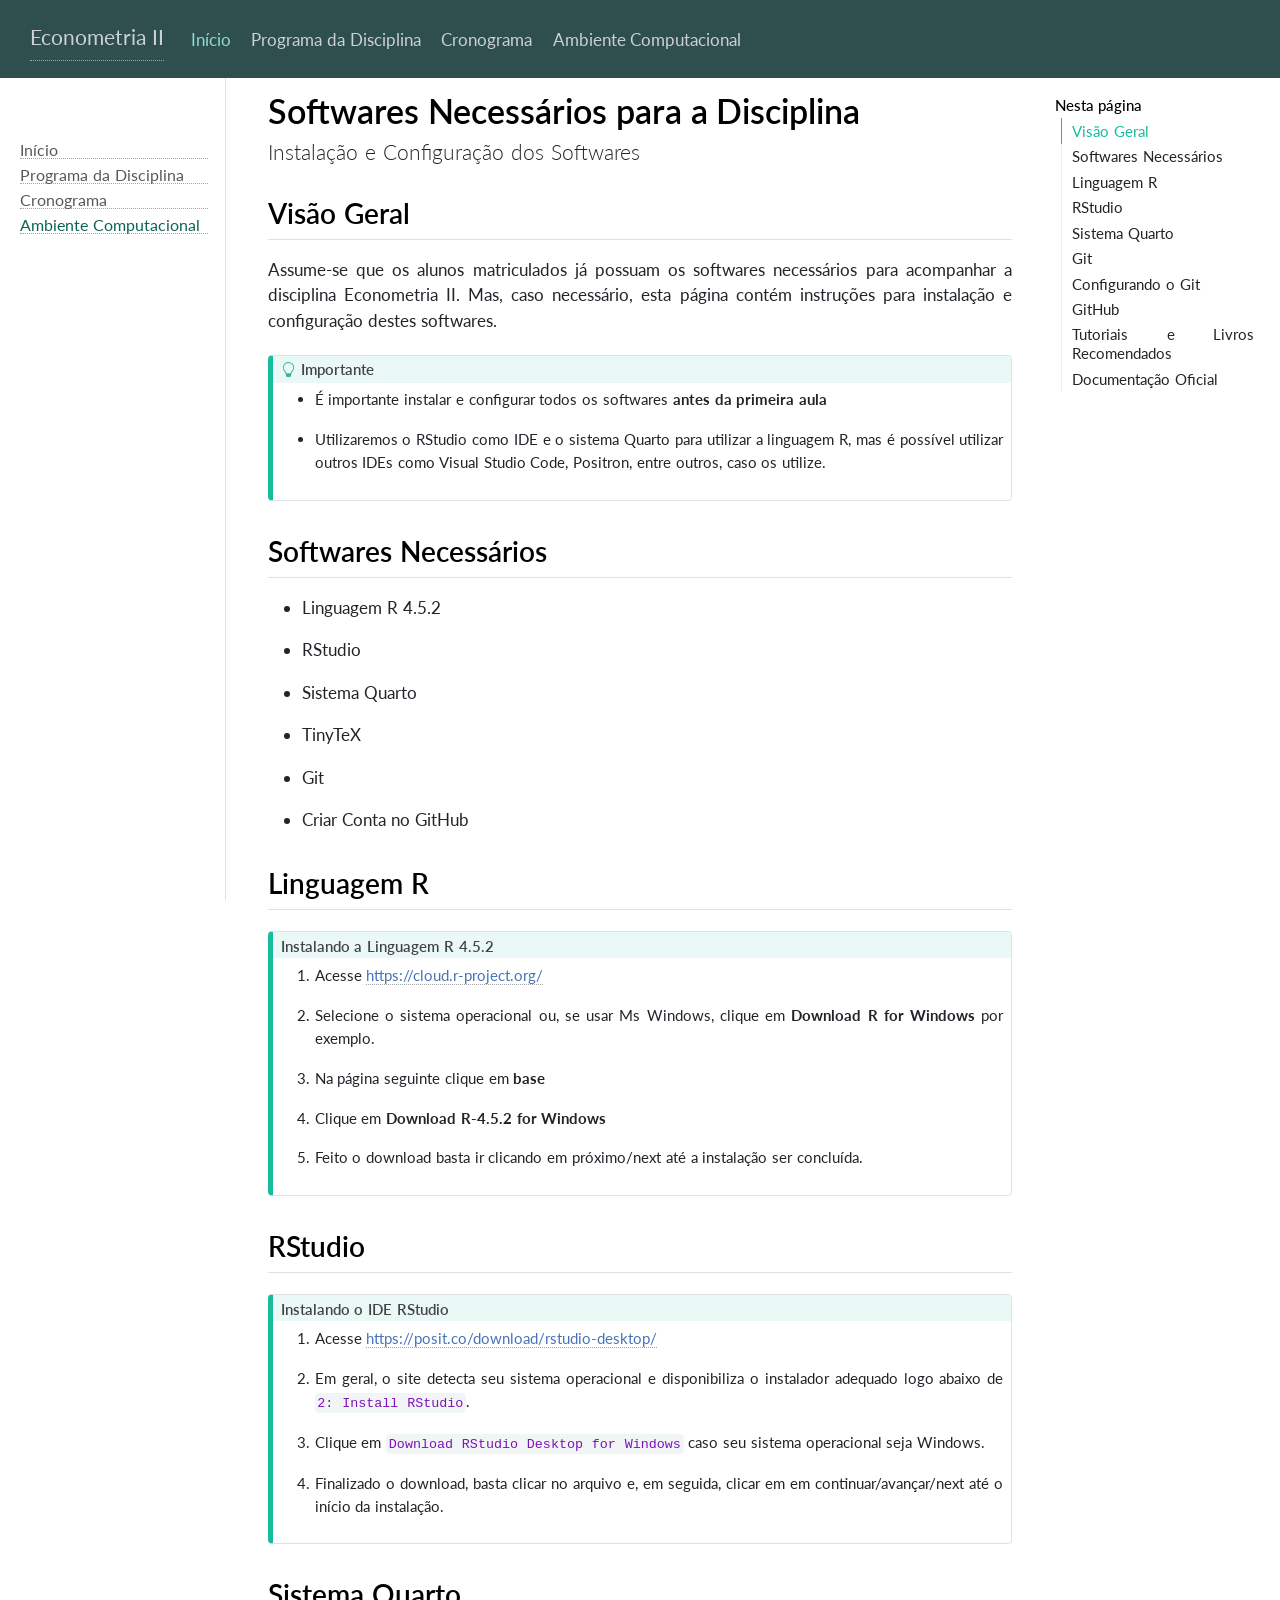
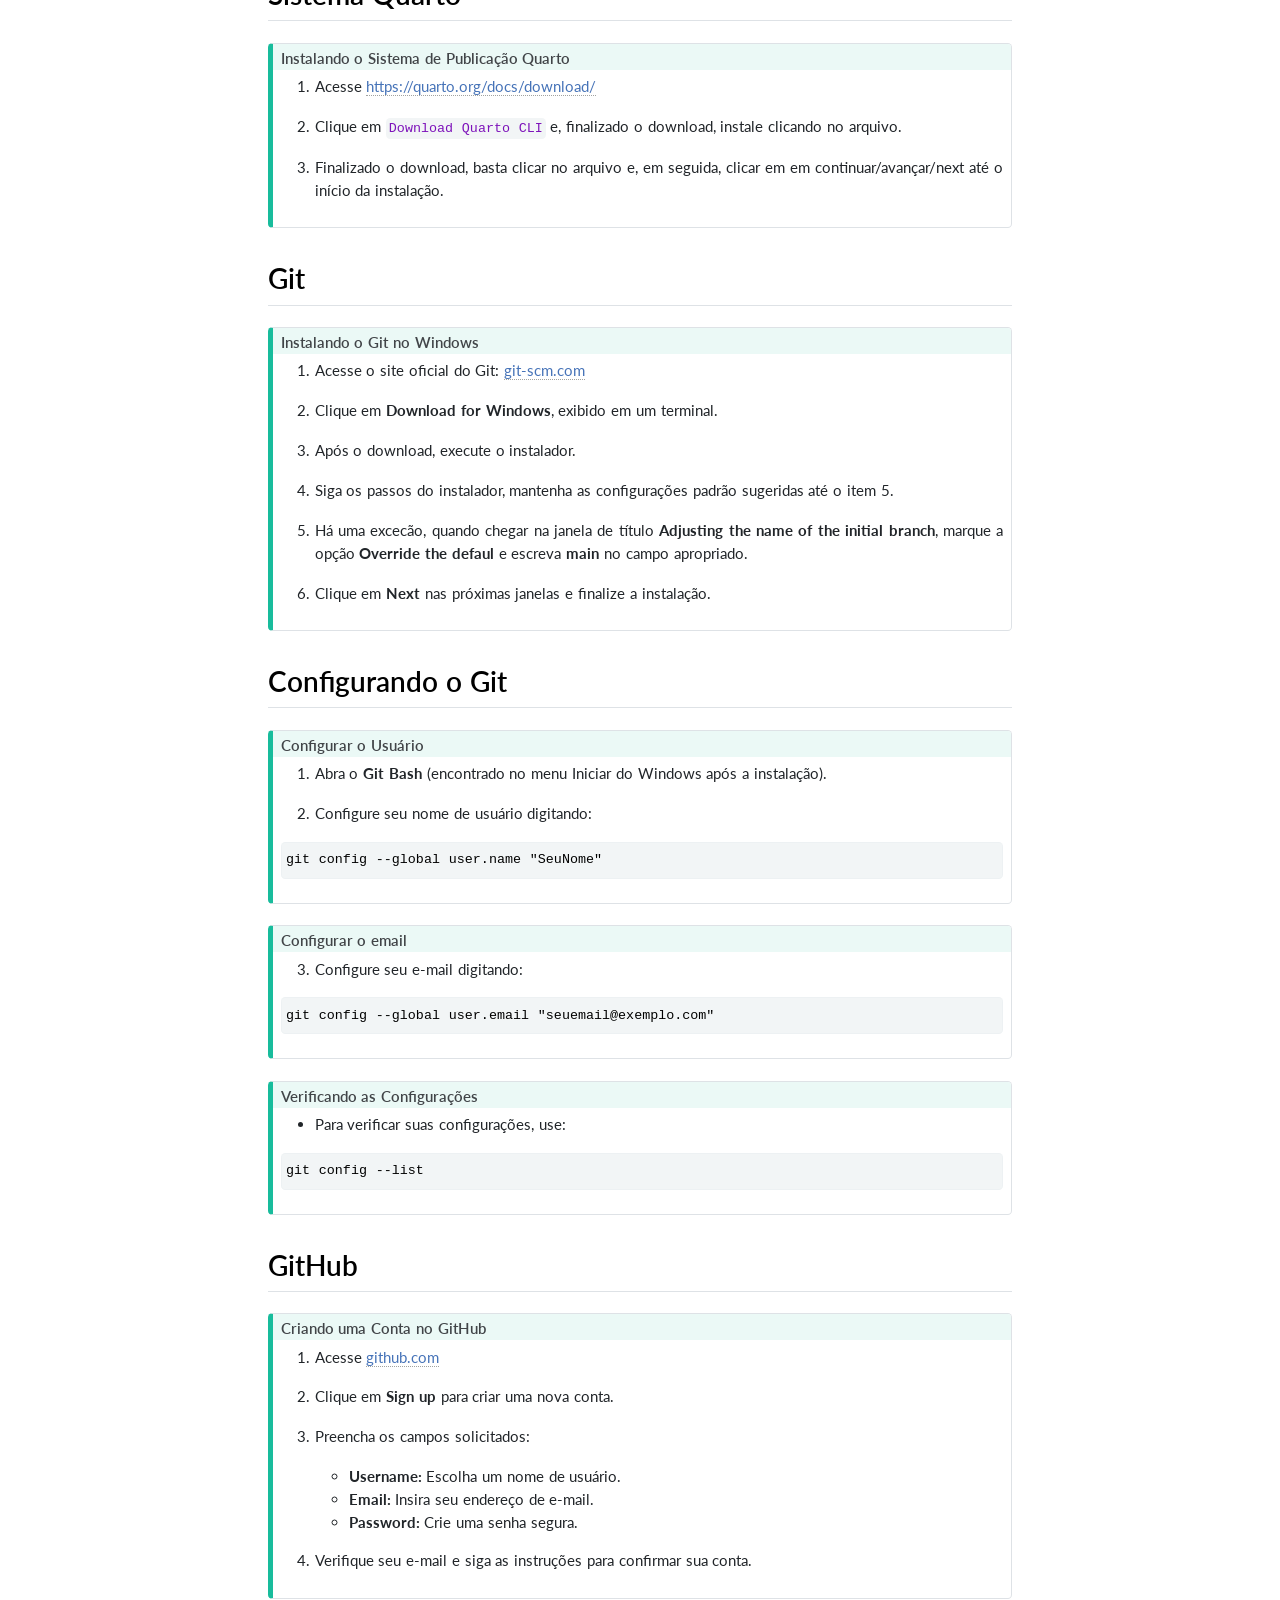
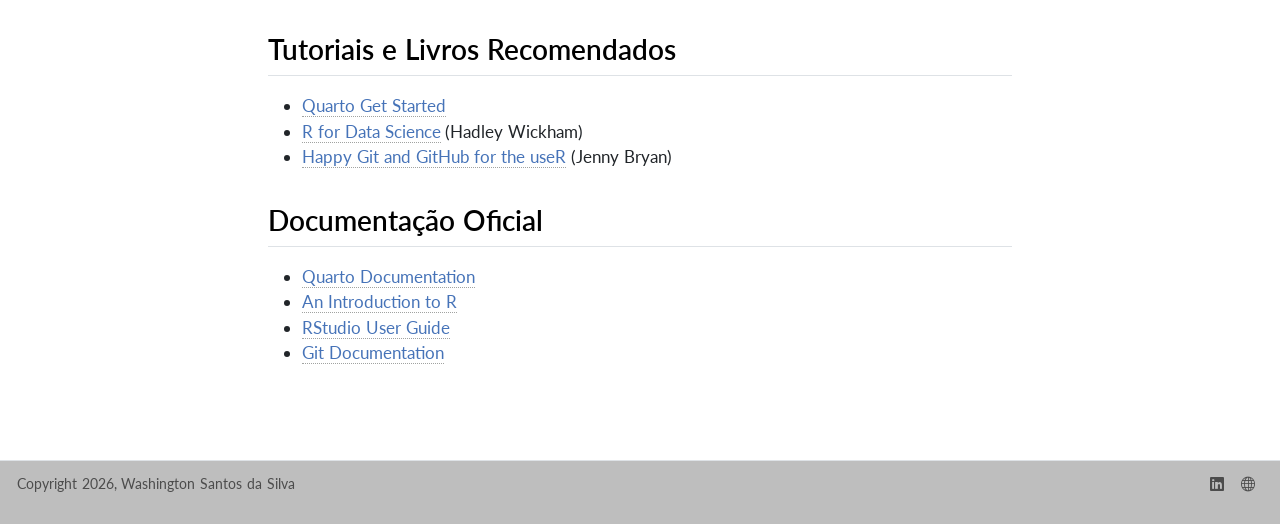
==== docs/ambiente.html @ 89d63102 "versao inicial do site publicada" ====
<!DOCTYPE html>
<html xmlns="http://www.w3.org/1999/xhtml" lang="pt-BR" xml:lang="pt-BR"><head>

<meta charset="utf-8">
<meta name="generator" content="quarto-1.8.27">

<meta name="viewport" content="width=device-width, initial-scale=1.0, user-scalable=yes">


<title>Softwares Necessários para a Disciplina – Econometria II</title>
<style>
code{white-space: pre-wrap;}
span.smallcaps{font-variant: small-caps;}
div.columns{display: flex; gap: min(4vw, 1.5em);}
div.column{flex: auto; overflow-x: auto;}
div.hanging-indent{margin-left: 1.5em; text-indent: -1.5em;}
ul.task-list{list-style: none;}
ul.task-list li input[type="checkbox"] {
  width: 0.8em;
  margin: 0 0.8em 0.2em -1em; /* quarto-specific, see https://github.com/quarto-dev/quarto-cli/issues/4556 */ 
  vertical-align: middle;
}
/* CSS for syntax highlighting */
html { -webkit-text-size-adjust: 100%; }
pre > code.sourceCode { white-space: pre; position: relative; }
pre > code.sourceCode > span { display: inline-block; line-height: 1.25; }
pre > code.sourceCode > span:empty { height: 1.2em; }
.sourceCode { overflow: visible; }
code.sourceCode > span { color: inherit; text-decoration: inherit; }
div.sourceCode { margin: 1em 0; }
pre.sourceCode { margin: 0; }
@media screen {
div.sourceCode { overflow: auto; }
}
@media print {
pre > code.sourceCode { white-space: pre-wrap; }
pre > code.sourceCode > span { text-indent: -5em; padding-left: 5em; }
}
pre.numberSource code
  { counter-reset: source-line 0; }
pre.numberSource code > span
  { position: relative; left: -4em; counter-increment: source-line; }
pre.numberSource code > span > a:first-child::before
  { content: counter(source-line);
    position: relative; left: -1em; text-align: right; vertical-align: baseline;
    border: none; display: inline-block;
    -webkit-touch-callout: none; -webkit-user-select: none;
    -khtml-user-select: none; -moz-user-select: none;
    -ms-user-select: none; user-select: none;
    padding: 0 4px; width: 4em;
  }
pre.numberSource { margin-left: 3em;  padding-left: 4px; }
div.sourceCode
  {   }
@media screen {
pre > code.sourceCode > span > a:first-child::before { text-decoration: underline; }
}
</style>


<script src="site_libs/quarto-nav/quarto-nav.js"></script>
<script src="site_libs/quarto-nav/headroom.min.js"></script>
<script src="site_libs/clipboard/clipboard.min.js"></script>
<script src="site_libs/quarto-search/autocomplete.umd.js"></script>
<script src="site_libs/quarto-search/fuse.min.js"></script>
<script src="site_libs/quarto-search/quarto-search.js"></script>
<meta name="quarto:offset" content="./">
<script src="site_libs/quarto-html/quarto.js" type="module"></script>
<script src="site_libs/quarto-html/tabsets/tabsets.js" type="module"></script>
<script src="site_libs/quarto-html/axe/axe-check.js" type="module"></script>
<script src="site_libs/quarto-html/popper.min.js"></script>
<script src="site_libs/quarto-html/tippy.umd.min.js"></script>
<script src="site_libs/quarto-html/anchor.min.js"></script>
<link href="site_libs/quarto-html/tippy.css" rel="stylesheet">
<link href="site_libs/quarto-html/quarto-syntax-highlighting-ed96de9b727972fe78a7b5d16c58bf87.css" rel="stylesheet" id="quarto-text-highlighting-styles">
<script src="site_libs/bootstrap/bootstrap.min.js"></script>
<link href="site_libs/bootstrap/bootstrap-icons.css" rel="stylesheet">
<link href="site_libs/bootstrap/bootstrap-797c64cb6ef7fc3eb1bef28524737b9f.min.css" rel="stylesheet" append-hash="true" id="quarto-bootstrap" data-mode="light">
<script id="quarto-search-options" type="application/json">{
  "location": "navbar",
  "copy-button": false,
  "collapse-after": 3,
  "panel-placement": "end",
  "type": "overlay",
  "limit": 50,
  "keyboard-shortcut": [
    "f",
    "/",
    "s"
  ],
  "show-item-context": false,
  "language": {
    "search-no-results-text": "Nenhum resultado",
    "search-matching-documents-text": "documentos correspondentes",
    "search-copy-link-title": "Copiar link para a busca",
    "search-hide-matches-text": "Esconder correspondências adicionais",
    "search-more-match-text": "mais correspondência neste documento",
    "search-more-matches-text": "mais correspondências neste documento",
    "search-clear-button-title": "Limpar",
    "search-text-placeholder": "",
    "search-detached-cancel-button-title": "Cancelar",
    "search-submit-button-title": "Enviar",
    "search-label": "Procurar"
  }
}</script>


<link rel="stylesheet" href="styles.css">
</head>

<body class="nav-sidebar docked nav-fixed quarto-light">

<div id="quarto-search-results"></div>
  <header id="quarto-header" class="headroom fixed-top">
    <nav class="navbar navbar-expand-lg " data-bs-theme="dark">
      <div class="navbar-container container-fluid">
      <div class="navbar-brand-container mx-auto">
    <a class="navbar-brand" href="./index.html">
    <span class="navbar-title">Econometria II</span>
    </a>
  </div>
            <div id="quarto-search" class="" title="Procurar"></div>
          <button class="navbar-toggler" type="button" data-bs-toggle="collapse" data-bs-target="#navbarCollapse" aria-controls="navbarCollapse" role="menu" aria-expanded="false" aria-label="Alternar de navegação" onclick="if (window.quartoToggleHeadroom) { window.quartoToggleHeadroom(); }">
  <span class="navbar-toggler-icon"></span>
</button>
          <div class="collapse navbar-collapse" id="navbarCollapse">
            <ul class="navbar-nav navbar-nav-scroll me-auto">
  <li class="nav-item">
    <a class="nav-link active" href="./index.html" aria-current="page"> 
<span class="menu-text">Início</span></a>
  </li>  
  <li class="nav-item">
    <a class="nav-link" href="./programa.html"> 
<span class="menu-text">Programa da Disciplina</span></a>
  </li>  
  <li class="nav-item">
    <a class="nav-link" href="./cronograma.html"> 
<span class="menu-text">Cronograma</span></a>
  </li>  
  <li class="nav-item">
    <a class="nav-link" href="./ambiente.html"> 
<span class="menu-text">Ambiente Computacional</span></a>
  </li>  
</ul>
          </div> <!-- /navcollapse -->
            <div class="quarto-navbar-tools">
</div>
      </div> <!-- /container-fluid -->
    </nav>
  <nav class="quarto-secondary-nav">
    <div class="container-fluid d-flex">
      <button type="button" class="quarto-btn-toggle btn" data-bs-toggle="collapse" role="button" data-bs-target=".quarto-sidebar-collapse-item" aria-controls="quarto-sidebar" aria-expanded="false" aria-label="Alternar barra lateral" onclick="if (window.quartoToggleHeadroom) { window.quartoToggleHeadroom(); }">
        <i class="bi bi-layout-text-sidebar-reverse"></i>
      </button>
        <nav class="quarto-page-breadcrumbs" aria-label="breadcrumb"><ol class="breadcrumb"><li class="breadcrumb-item"><a href="./ambiente.html">Ambiente Computacional</a></li></ol></nav>
        <a class="flex-grow-1" role="navigation" data-bs-toggle="collapse" data-bs-target=".quarto-sidebar-collapse-item" aria-controls="quarto-sidebar" aria-expanded="false" aria-label="Alternar barra lateral" onclick="if (window.quartoToggleHeadroom) { window.quartoToggleHeadroom(); }">      
        </a>
      <button type="button" class="btn quarto-search-button" aria-label="Procurar" onclick="window.quartoOpenSearch();">
        <i class="bi bi-search"></i>
      </button>
    </div>
  </nav>
</header>
<!-- content -->
<div id="quarto-content" class="quarto-container page-columns page-rows-contents page-layout-article page-navbar">
<!-- sidebar -->
  <nav id="quarto-sidebar" class="sidebar collapse collapse-horizontal quarto-sidebar-collapse-item sidebar-navigation docked overflow-auto">
        <div class="mt-2 flex-shrink-0 align-items-center">
        <div class="sidebar-search">
        <div id="quarto-search" class="" title="Procurar"></div>
        </div>
        </div>
    <div class="sidebar-menu-container"> 
    <ul class="list-unstyled mt-1">
        <li class="sidebar-item">
  <div class="sidebar-item-container"> 
  <a href="./index.html" class="sidebar-item-text sidebar-link">
 <span class="menu-text">Início</span></a>
  </div>
</li>
        <li class="sidebar-item">
  <div class="sidebar-item-container"> 
  <a href="./programa.html" class="sidebar-item-text sidebar-link">
 <span class="menu-text">Programa da Disciplina</span></a>
  </div>
</li>
        <li class="sidebar-item">
  <div class="sidebar-item-container"> 
  <a href="./cronograma.html" class="sidebar-item-text sidebar-link">
 <span class="menu-text">Cronograma</span></a>
  </div>
</li>
        <li class="sidebar-item">
  <div class="sidebar-item-container"> 
  <a href="./ambiente.html" class="sidebar-item-text sidebar-link active">
 <span class="menu-text">Ambiente Computacional</span></a>
  </div>
</li>
    </ul>
    </div>
</nav>
<div id="quarto-sidebar-glass" class="quarto-sidebar-collapse-item" data-bs-toggle="collapse" data-bs-target=".quarto-sidebar-collapse-item"></div>
<!-- margin-sidebar -->
    <div id="quarto-margin-sidebar" class="sidebar margin-sidebar">
        <nav id="TOC" role="doc-toc" class="toc-active">
    <h2 id="toc-title">Nesta página</h2>
   
  <ul>
  <li><a href="#visão-geral" id="toc-visão-geral" class="nav-link active" data-scroll-target="#visão-geral">Visão Geral</a></li>
  <li><a href="#softwares-necessários" id="toc-softwares-necessários" class="nav-link" data-scroll-target="#softwares-necessários">Softwares Necessários</a></li>
  <li><a href="#sec-r" id="toc-sec-r" class="nav-link" data-scroll-target="#sec-r">Linguagem R</a></li>
  <li><a href="#sec-rstudio" id="toc-sec-rstudio" class="nav-link" data-scroll-target="#sec-rstudio">RStudio</a></li>
  <li><a href="#sec-quarto" id="toc-sec-quarto" class="nav-link" data-scroll-target="#sec-quarto">Sistema Quarto</a></li>
  <li><a href="#sec-git" id="toc-sec-git" class="nav-link" data-scroll-target="#sec-git">Git</a></li>
  <li><a href="#configurando-o-git" id="toc-configurando-o-git" class="nav-link" data-scroll-target="#configurando-o-git">Configurando o Git</a></li>
  <li><a href="#sec-github" id="toc-sec-github" class="nav-link" data-scroll-target="#sec-github">GitHub</a></li>
  <li><a href="#tutoriais-e-livros-recomendados" id="toc-tutoriais-e-livros-recomendados" class="nav-link" data-scroll-target="#tutoriais-e-livros-recomendados">Tutoriais e Livros Recomendados</a></li>
  <li><a href="#documentação-oficial" id="toc-documentação-oficial" class="nav-link" data-scroll-target="#documentação-oficial">Documentação Oficial</a></li>
  </ul>
</nav>
    </div>
<!-- main -->
<main class="content" id="quarto-document-content">

<header id="title-block-header" class="quarto-title-block default">
<div class="quarto-title">
<h1 class="title">Softwares Necessários para a Disciplina</h1>
<p class="subtitle lead">Instalação e Configuração dos Softwares</p>
</div>



<div class="quarto-title-meta">

    
  
    
  </div>
  


</header>


<section id="visão-geral" class="level2">
<h2 class="anchored" data-anchor-id="visão-geral">Visão Geral</h2>
<p>Assume-se que os alunos matriculados já possuam os softwares necessários para acompanhar a disciplina Econometria II. Mas, caso necessário, esta página contém instruções para instalação e configuração destes softwares.</p>
<div class="callout callout-style-default callout-tip callout-titled">
<div class="callout-header d-flex align-content-center">
<div class="callout-icon-container">
<i class="callout-icon"></i>
</div>
<div class="callout-title-container flex-fill">
<span class="screen-reader-only">Dica</span>Importante
</div>
</div>
<div class="callout-body-container callout-body">
<ul>
<li><p>É importante instalar e configurar todos os softwares <strong>antes da primeira aula</strong></p></li>
<li><p>Utilizaremos o RStudio como IDE e o sistema Quarto para utilizar a linguagem R, mas é possível utilizar outros IDEs como Visual Studio Code, Positron, entre outros, caso os utilize.</p></li>
</ul>
</div>
</div>
</section>
<section id="softwares-necessários" class="level2">
<h2 class="anchored" data-anchor-id="softwares-necessários">Softwares Necessários</h2>
<ul>
<li><p>Linguagem R 4.5.2</p></li>
<li><p>RStudio</p></li>
<li><p>Sistema Quarto</p></li>
<li><p>TinyTeX</p></li>
<li><p>Git</p></li>
<li><p>Criar Conta no GitHub</p></li>
</ul>
</section>
<section id="sec-r" class="level2">
<h2 class="anchored" data-anchor-id="sec-r">Linguagem R</h2>
<div class="callout callout-style-default callout-tip no-icon callout-titled">
<div class="callout-header d-flex align-content-center">
<div class="callout-icon-container">
<i class="callout-icon no-icon"></i>
</div>
<div class="callout-title-container flex-fill">
<span class="screen-reader-only">Dica</span>Instalando a Linguagem R 4.5.2
</div>
</div>
<div class="callout-body-container callout-body">
<ol type="1">
<li><p>Acesse <a href="https://cloud.r-project.org/" target="_blank">https://cloud.r-project.org/</a></p></li>
<li><p>Selecione o sistema operacional ou, se usar Ms Windows, clique em <strong>Download R for Windows</strong> por exemplo.</p></li>
<li><p>Na página seguinte clique em <strong>base</strong></p></li>
<li><p>Clique em <strong>Download R-4.5.2 for Windows</strong></p></li>
<li><p>Feito o download basta ir clicando em próximo/next até a instalação ser concluída.</p></li>
</ol>
</div>
</div>
</section>
<section id="sec-rstudio" class="level2">
<h2 class="anchored" data-anchor-id="sec-rstudio">RStudio</h2>
<div class="callout callout-style-default callout-tip no-icon callout-titled">
<div class="callout-header d-flex align-content-center">
<div class="callout-icon-container">
<i class="callout-icon no-icon"></i>
</div>
<div class="callout-title-container flex-fill">
<span class="screen-reader-only">Dica</span>Instalando o IDE RStudio
</div>
</div>
<div class="callout-body-container callout-body">
<ol type="1">
<li><p>Acesse <a href="https://posit.co/download/rstudio-desktop/" target="_blank">https://posit.co/download/rstudio-desktop/</a></p></li>
<li><p>Em geral, o site detecta seu sistema operacional e disponibiliza o instalador adequado logo abaixo de <code>2: Install RStudio</code>.</p></li>
<li><p>Clique em <code>Download RStudio Desktop for Windows</code> caso seu sistema operacional seja Windows.</p></li>
<li><p>Finalizado o download, basta clicar no arquivo e, em seguida, clicar em em continuar/avançar/next até o início da instalação.</p></li>
</ol>
</div>
</div>
</section>
<section id="sec-quarto" class="level2">
<h2 class="anchored" data-anchor-id="sec-quarto">Sistema Quarto</h2>
<div class="callout callout-style-default callout-tip no-icon callout-titled">
<div class="callout-header d-flex align-content-center">
<div class="callout-icon-container">
<i class="callout-icon no-icon"></i>
</div>
<div class="callout-title-container flex-fill">
<span class="screen-reader-only">Dica</span>Instalando o Sistema de Publicação Quarto
</div>
</div>
<div class="callout-body-container callout-body">
<ol type="1">
<li><p>Acesse <a href="https://quarto.org/docs/download/" target="_blank">https://quarto.org/docs/download/</a></p></li>
<li><p>Clique em <code>Download Quarto CLI</code> e, finalizado o download, instale clicando no arquivo.</p></li>
<li><p>Finalizado o download, basta clicar no arquivo e, em seguida, clicar em em continuar/avançar/next até o início da instalação.</p></li>
</ol>
</div>
</div>
</section>
<section id="sec-git" class="level2">
<h2 class="anchored" data-anchor-id="sec-git">Git</h2>
<div class="callout callout-style-default callout-tip no-icon callout-titled">
<div class="callout-header d-flex align-content-center">
<div class="callout-icon-container">
<i class="callout-icon no-icon"></i>
</div>
<div class="callout-title-container flex-fill">
<span class="screen-reader-only">Dica</span>Instalando o Git no Windows
</div>
</div>
<div class="callout-body-container callout-body">
<ol type="1">
<li><p>Acesse o site oficial do Git: <a href="https://git-scm.com" target="_blank">git-scm.com</a></p></li>
<li><p>Clique em <strong>Download for Windows</strong>, exibido em um terminal.</p></li>
<li><p>Após o download, execute o instalador.</p></li>
<li><p>Siga os passos do instalador, mantenha as configurações padrão sugeridas até o item 5.</p></li>
<li><p>Há uma excecão, quando chegar na janela de título <strong>Adjusting the name of the initial branch</strong>, marque a opção <strong>Override the defaul</strong> e escreva <strong>main</strong> no campo apropriado.</p></li>
<li><p>Clique em <strong>Next</strong> nas próximas janelas e finalize a instalação.</p></li>
</ol>
</div>
</div>
</section>
<section id="configurando-o-git" class="level2">
<h2 class="anchored" data-anchor-id="configurando-o-git">Configurando o Git</h2>
<div class="callout callout-style-default callout-tip no-icon callout-titled">
<div class="callout-header d-flex align-content-center">
<div class="callout-icon-container">
<i class="callout-icon no-icon"></i>
</div>
<div class="callout-title-container flex-fill">
<span class="screen-reader-only">Dica</span>Configurar o Usuário
</div>
</div>
<div class="callout-body-container callout-body">
<ol type="1">
<li><p>Abra o <strong>Git Bash</strong> (encontrado no menu Iniciar do Windows após a instalação).</p></li>
<li><p>Configure seu nome de usuário digitando:</p></li>
</ol>
<div class="code-copy-outer-scaffold"><div class="sourceCode" id="cb1"><pre class="sourceCode bash code-with-copy"><code class="sourceCode bash"><span id="cb1-1"><a href="#cb1-1" aria-hidden="true" tabindex="-1"></a><span class="fu">git</span> config <span class="at">--global</span> user.name <span class="st">"SeuNome"</span></span></code></pre></div><button title="Copiar para a área de transferência" class="code-copy-button"><i class="bi"></i></button></div>
</div>
</div>
<div class="callout callout-style-default callout-tip no-icon callout-titled">
<div class="callout-header d-flex align-content-center">
<div class="callout-icon-container">
<i class="callout-icon no-icon"></i>
</div>
<div class="callout-title-container flex-fill">
<span class="screen-reader-only">Dica</span>Configurar o email
</div>
</div>
<div class="callout-body-container callout-body">
<ol start="3" type="1">
<li>Configure seu e-mail digitando:</li>
</ol>
<div class="code-copy-outer-scaffold"><div class="sourceCode" id="cb2"><pre class="sourceCode bash code-with-copy"><code class="sourceCode bash"><span id="cb2-1"><a href="#cb2-1" aria-hidden="true" tabindex="-1"></a><span class="fu">git</span> config <span class="at">--global</span> user.email <span class="st">"seuemail@exemplo.com"</span></span></code></pre></div><button title="Copiar para a área de transferência" class="code-copy-button"><i class="bi"></i></button></div>
</div>
</div>
<div class="callout callout-style-default callout-tip no-icon callout-titled">
<div class="callout-header d-flex align-content-center">
<div class="callout-icon-container">
<i class="callout-icon no-icon"></i>
</div>
<div class="callout-title-container flex-fill">
<span class="screen-reader-only">Dica</span>Verificando as Configurações
</div>
</div>
<div class="callout-body-container callout-body">
<ul>
<li>Para verificar suas configurações, use:</li>
</ul>
<div class="code-copy-outer-scaffold"><div class="sourceCode" id="cb3"><pre class="sourceCode bash code-with-copy"><code class="sourceCode bash"><span id="cb3-1"><a href="#cb3-1" aria-hidden="true" tabindex="-1"></a><span class="fu">git</span> config <span class="at">--list</span></span></code></pre></div><button title="Copiar para a área de transferência" class="code-copy-button"><i class="bi"></i></button></div>
</div>
</div>
</section>
<section id="sec-github" class="level2">
<h2 class="anchored" data-anchor-id="sec-github">GitHub</h2>
<div class="callout callout-style-default callout-tip no-icon callout-titled">
<div class="callout-header d-flex align-content-center">
<div class="callout-icon-container">
<i class="callout-icon no-icon"></i>
</div>
<div class="callout-title-container flex-fill">
<span class="screen-reader-only">Dica</span>Criando uma Conta no GitHub
</div>
</div>
<div class="callout-body-container callout-body">
<ol type="1">
<li><p>Acesse <a href="https://github.com" target="_blank">github.com</a></p></li>
<li><p>Clique em <strong>Sign up</strong> para criar uma nova conta.</p></li>
<li><p>Preencha os campos solicitados:</p>
<ul>
<li><strong>Username:</strong> Escolha um nome de usuário.</li>
<li><strong>Email:</strong> Insira seu endereço de e-mail.</li>
<li><strong>Password:</strong> Crie uma senha segura.</li>
</ul></li>
<li><p>Verifique seu e-mail e siga as instruções para confirmar sua conta.</p></li>
</ol>
</div>
</div>
</section>
<section id="tutoriais-e-livros-recomendados" class="level2">
<h2 class="anchored" data-anchor-id="tutoriais-e-livros-recomendados">Tutoriais e Livros Recomendados</h2>
<ul>
<li><a href="https://quarto.org/docs/get-started/hello/rstudio.html" target="_blank">Quarto Get Started</a></li>
<li><a href="https://r4ds.hadley.nz/" target="_blank">R for Data Science</a> (Hadley Wickham)</li>
<li><a href="https://happygitwithr.com/" target="_blank">Happy Git and GitHub for the useR</a> (Jenny Bryan)</li>
</ul>
</section>
<section id="documentação-oficial" class="level2">
<h2 class="anchored" data-anchor-id="documentação-oficial">Documentação Oficial</h2>
<ul>
<li><a href="https://quarto.org/docs/guide/" target="_blank">Quarto Documentation</a></li>
<li><a href="https://cran.r-project.org/doc/manuals/r-release/R-intro.pdf" target="_blank">An Introduction to R</a></li>
<li><a href="https://docs.posit.co/ide/user/" target="_blank">RStudio User Guide</a></li>
<li><a href="https://git-scm.com/doc" target="_blank">Git Documentation</a></li>
</ul>


</section>

</main> <!-- /main -->
<script id="quarto-html-after-body" type="application/javascript">
  window.document.addEventListener("DOMContentLoaded", function (event) {
    const icon = "";
    const anchorJS = new window.AnchorJS();
    anchorJS.options = {
      placement: 'right',
      icon: icon
    };
    anchorJS.add('.anchored');
    const isCodeAnnotation = (el) => {
      for (const clz of el.classList) {
        if (clz.startsWith('code-annotation-')) {                     
          return true;
        }
      }
      return false;
    }
    const onCopySuccess = function(e) {
      // button target
      const button = e.trigger;
      // don't keep focus
      button.blur();
      // flash "checked"
      button.classList.add('code-copy-button-checked');
      var currentTitle = button.getAttribute("title");
      button.setAttribute("title", "Copiada");
      let tooltip;
      if (window.bootstrap) {
        button.setAttribute("data-bs-toggle", "tooltip");
        button.setAttribute("data-bs-placement", "left");
        button.setAttribute("data-bs-title", "Copiada");
        tooltip = new bootstrap.Tooltip(button, 
          { trigger: "manual", 
            customClass: "code-copy-button-tooltip",
            offset: [0, -8]});
        tooltip.show();    
      }
      setTimeout(function() {
        if (tooltip) {
          tooltip.hide();
          button.removeAttribute("data-bs-title");
          button.removeAttribute("data-bs-toggle");
          button.removeAttribute("data-bs-placement");
        }
        button.setAttribute("title", currentTitle);
        button.classList.remove('code-copy-button-checked');
      }, 1000);
      // clear code selection
      e.clearSelection();
    }
    const getTextToCopy = function(trigger) {
      const outerScaffold = trigger.parentElement.cloneNode(true);
      const codeEl = outerScaffold.querySelector('code');
      for (const childEl of codeEl.children) {
        if (isCodeAnnotation(childEl)) {
          childEl.remove();
        }
      }
      return codeEl.innerText;
    }
    const clipboard = new window.ClipboardJS('.code-copy-button:not([data-in-quarto-modal])', {
      text: getTextToCopy
    });
    clipboard.on('success', onCopySuccess);
    if (window.document.getElementById('quarto-embedded-source-code-modal')) {
      const clipboardModal = new window.ClipboardJS('.code-copy-button[data-in-quarto-modal]', {
        text: getTextToCopy,
        container: window.document.getElementById('quarto-embedded-source-code-modal')
      });
      clipboardModal.on('success', onCopySuccess);
    }
      var localhostRegex = new RegExp(/^(?:http|https):\/\/localhost\:?[0-9]*\//);
      var mailtoRegex = new RegExp(/^mailto:/);
        var filterRegex = new RegExp('/' + window.location.host + '/');
      var isInternal = (href) => {
          return filterRegex.test(href) || localhostRegex.test(href) || mailtoRegex.test(href);
      }
      // Inspect non-navigation links and adorn them if external
     var links = window.document.querySelectorAll('a[href]:not(.nav-link):not(.navbar-brand):not(.toc-action):not(.sidebar-link):not(.sidebar-item-toggle):not(.pagination-link):not(.no-external):not([aria-hidden]):not(.dropdown-item):not(.quarto-navigation-tool):not(.about-link)');
      for (var i=0; i<links.length; i++) {
        const link = links[i];
        if (!isInternal(link.href)) {
          // undo the damage that might have been done by quarto-nav.js in the case of
          // links that we want to consider external
          if (link.dataset.originalHref !== undefined) {
            link.href = link.dataset.originalHref;
          }
        }
      }
    function tippyHover(el, contentFn, onTriggerFn, onUntriggerFn) {
      const config = {
        allowHTML: true,
        maxWidth: 500,
        delay: 100,
        arrow: false,
        appendTo: function(el) {
            return el.parentElement;
        },
        interactive: true,
        interactiveBorder: 10,
        theme: 'quarto',
        placement: 'bottom-start',
      };
      if (contentFn) {
        config.content = contentFn;
      }
      if (onTriggerFn) {
        config.onTrigger = onTriggerFn;
      }
      if (onUntriggerFn) {
        config.onUntrigger = onUntriggerFn;
      }
      window.tippy(el, config); 
    }
    const noterefs = window.document.querySelectorAll('a[role="doc-noteref"]');
    for (var i=0; i<noterefs.length; i++) {
      const ref = noterefs[i];
      tippyHover(ref, function() {
        // use id or data attribute instead here
        let href = ref.getAttribute('data-footnote-href') || ref.getAttribute('href');
        try { href = new URL(href).hash; } catch {}
        const id = href.replace(/^#\/?/, "");
        const note = window.document.getElementById(id);
        if (note) {
          return note.innerHTML;
        } else {
          return "";
        }
      });
    }
    const xrefs = window.document.querySelectorAll('a.quarto-xref');
    const processXRef = (id, note) => {
      // Strip column container classes
      const stripColumnClz = (el) => {
        el.classList.remove("page-full", "page-columns");
        if (el.children) {
          for (const child of el.children) {
            stripColumnClz(child);
          }
        }
      }
      stripColumnClz(note)
      if (id === null || id.startsWith('sec-')) {
        // Special case sections, only their first couple elements
        const container = document.createElement("div");
        if (note.children && note.children.length > 2) {
          container.appendChild(note.children[0].cloneNode(true));
          for (let i = 1; i < note.children.length; i++) {
            const child = note.children[i];
            if (child.tagName === "P" && child.innerText === "") {
              continue;
            } else {
              container.appendChild(child.cloneNode(true));
              break;
            }
          }
          if (window.Quarto?.typesetMath) {
            window.Quarto.typesetMath(container);
          }
          return container.innerHTML
        } else {
          if (window.Quarto?.typesetMath) {
            window.Quarto.typesetMath(note);
          }
          return note.innerHTML;
        }
      } else {
        // Remove any anchor links if they are present
        const anchorLink = note.querySelector('a.anchorjs-link');
        if (anchorLink) {
          anchorLink.remove();
        }
        if (window.Quarto?.typesetMath) {
          window.Quarto.typesetMath(note);
        }
        if (note.classList.contains("callout")) {
          return note.outerHTML;
        } else {
          return note.innerHTML;
        }
      }
    }
    for (var i=0; i<xrefs.length; i++) {
      const xref = xrefs[i];
      tippyHover(xref, undefined, function(instance) {
        instance.disable();
        let url = xref.getAttribute('href');
        let hash = undefined; 
        if (url.startsWith('#')) {
          hash = url;
        } else {
          try { hash = new URL(url).hash; } catch {}
        }
        if (hash) {
          const id = hash.replace(/^#\/?/, "");
          const note = window.document.getElementById(id);
          if (note !== null) {
            try {
              const html = processXRef(id, note.cloneNode(true));
              instance.setContent(html);
            } finally {
              instance.enable();
              instance.show();
            }
          } else {
            // See if we can fetch this
            fetch(url.split('#')[0])
            .then(res => res.text())
            .then(html => {
              const parser = new DOMParser();
              const htmlDoc = parser.parseFromString(html, "text/html");
              const note = htmlDoc.getElementById(id);
              if (note !== null) {
                const html = processXRef(id, note);
                instance.setContent(html);
              } 
            }).finally(() => {
              instance.enable();
              instance.show();
            });
          }
        } else {
          // See if we can fetch a full url (with no hash to target)
          // This is a special case and we should probably do some content thinning / targeting
          fetch(url)
          .then(res => res.text())
          .then(html => {
            const parser = new DOMParser();
            const htmlDoc = parser.parseFromString(html, "text/html");
            const note = htmlDoc.querySelector('main.content');
            if (note !== null) {
              // This should only happen for chapter cross references
              // (since there is no id in the URL)
              // remove the first header
              if (note.children.length > 0 && note.children[0].tagName === "HEADER") {
                note.children[0].remove();
              }
              const html = processXRef(null, note);
              instance.setContent(html);
            } 
          }).finally(() => {
            instance.enable();
            instance.show();
          });
        }
      }, function(instance) {
      });
    }
        let selectedAnnoteEl;
        const selectorForAnnotation = ( cell, annotation) => {
          let cellAttr = 'data-code-cell="' + cell + '"';
          let lineAttr = 'data-code-annotation="' +  annotation + '"';
          const selector = 'span[' + cellAttr + '][' + lineAttr + ']';
          return selector;
        }
        const selectCodeLines = (annoteEl) => {
          const doc = window.document;
          const targetCell = annoteEl.getAttribute("data-target-cell");
          const targetAnnotation = annoteEl.getAttribute("data-target-annotation");
          const annoteSpan = window.document.querySelector(selectorForAnnotation(targetCell, targetAnnotation));
          const lines = annoteSpan.getAttribute("data-code-lines").split(",");
          const lineIds = lines.map((line) => {
            return targetCell + "-" + line;
          })
          let top = null;
          let height = null;
          let parent = null;
          if (lineIds.length > 0) {
              //compute the position of the single el (top and bottom and make a div)
              const el = window.document.getElementById(lineIds[0]);
              top = el.offsetTop;
              height = el.offsetHeight;
              parent = el.parentElement.parentElement;
            if (lineIds.length > 1) {
              const lastEl = window.document.getElementById(lineIds[lineIds.length - 1]);
              const bottom = lastEl.offsetTop + lastEl.offsetHeight;
              height = bottom - top;
            }
            if (top !== null && height !== null && parent !== null) {
              // cook up a div (if necessary) and position it 
              let div = window.document.getElementById("code-annotation-line-highlight");
              if (div === null) {
                div = window.document.createElement("div");
                div.setAttribute("id", "code-annotation-line-highlight");
                div.style.position = 'absolute';
                parent.appendChild(div);
              }
              div.style.top = top - 2 + "px";
              div.style.height = height + 4 + "px";
              div.style.left = 0;
              let gutterDiv = window.document.getElementById("code-annotation-line-highlight-gutter");
              if (gutterDiv === null) {
                gutterDiv = window.document.createElement("div");
                gutterDiv.setAttribute("id", "code-annotation-line-highlight-gutter");
                gutterDiv.style.position = 'absolute';
                const codeCell = window.document.getElementById(targetCell);
                const gutter = codeCell.querySelector('.code-annotation-gutter');
                gutter.appendChild(gutterDiv);
              }
              gutterDiv.style.top = top - 2 + "px";
              gutterDiv.style.height = height + 4 + "px";
            }
            selectedAnnoteEl = annoteEl;
          }
        };
        const unselectCodeLines = () => {
          const elementsIds = ["code-annotation-line-highlight", "code-annotation-line-highlight-gutter"];
          elementsIds.forEach((elId) => {
            const div = window.document.getElementById(elId);
            if (div) {
              div.remove();
            }
          });
          selectedAnnoteEl = undefined;
        };
          // Handle positioning of the toggle
      window.addEventListener(
        "resize",
        throttle(() => {
          elRect = undefined;
          if (selectedAnnoteEl) {
            selectCodeLines(selectedAnnoteEl);
          }
        }, 10)
      );
      function throttle(fn, ms) {
      let throttle = false;
      let timer;
        return (...args) => {
          if(!throttle) { // first call gets through
              fn.apply(this, args);
              throttle = true;
          } else { // all the others get throttled
              if(timer) clearTimeout(timer); // cancel #2
              timer = setTimeout(() => {
                fn.apply(this, args);
                timer = throttle = false;
              }, ms);
          }
        };
      }
        // Attach click handler to the DT
        const annoteDls = window.document.querySelectorAll('dt[data-target-cell]');
        for (const annoteDlNode of annoteDls) {
          annoteDlNode.addEventListener('click', (event) => {
            const clickedEl = event.target;
            if (clickedEl !== selectedAnnoteEl) {
              unselectCodeLines();
              const activeEl = window.document.querySelector('dt[data-target-cell].code-annotation-active');
              if (activeEl) {
                activeEl.classList.remove('code-annotation-active');
              }
              selectCodeLines(clickedEl);
              clickedEl.classList.add('code-annotation-active');
            } else {
              // Unselect the line
              unselectCodeLines();
              clickedEl.classList.remove('code-annotation-active');
            }
          });
        }
    const findCites = (el) => {
      const parentEl = el.parentElement;
      if (parentEl) {
        const cites = parentEl.dataset.cites;
        if (cites) {
          return {
            el,
            cites: cites.split(' ')
          };
        } else {
          return findCites(el.parentElement)
        }
      } else {
        return undefined;
      }
    };
    var bibliorefs = window.document.querySelectorAll('a[role="doc-biblioref"]');
    for (var i=0; i<bibliorefs.length; i++) {
      const ref = bibliorefs[i];
      const citeInfo = findCites(ref);
      if (citeInfo) {
        tippyHover(citeInfo.el, function() {
          var popup = window.document.createElement('div');
          citeInfo.cites.forEach(function(cite) {
            var citeDiv = window.document.createElement('div');
            citeDiv.classList.add('hanging-indent');
            citeDiv.classList.add('csl-entry');
            var biblioDiv = window.document.getElementById('ref-' + cite);
            if (biblioDiv) {
              citeDiv.innerHTML = biblioDiv.innerHTML;
            }
            popup.appendChild(citeDiv);
          });
          return popup.innerHTML;
        });
      }
    }
  });
  </script>
</div> <!-- /content -->
<footer class="footer">
  <div class="nav-footer">
    <div class="nav-footer-left">
<p>Copyright 2026, Washington Santos da Silva</p>
</div>   
    <div class="nav-footer-center">
      &nbsp;
    </div>
    <div class="nav-footer-right">
      <ul class="footer-items list-unstyled">
    <li class="nav-item compact">
    <a class="nav-link" href="https://www.linkedin.com/in/washingtonssilva/">
      <i class="bi bi-linkedin" role="img">
</i> 
    </a>
  </li>  
    <li class="nav-item compact">
    <a class="nav-link" href="https://washingtonsilva.github.io">
      <i class="bi bi-globe" role="img">
</i> 
    </a>
  </li>  
</ul>
    </div>
  </div>
</footer>




</body></html>
---- docs/site_libs/quarto-html/tippy.css ----
.tippy-box[data-animation=fade][data-state=hidden]{opacity:0}[data-tippy-root]{max-width:calc(100vw - 10px)}.tippy-box{position:relative;background-color:#333;color:#fff;border-radius:4px;font-size:14px;line-height:1.4;white-space:normal;outline:0;transition-property:transform,visibility,opacity}.tippy-box[data-placement^=top]>.tippy-arrow{bottom:0}.tippy-box[data-placement^=top]>.tippy-arrow:before{bottom:-7px;left:0;border-width:8px 8px 0;border-top-color:initial;transform-origin:center top}.tippy-box[data-placement^=bottom]>.tippy-arrow{top:0}.tippy-box[data-placement^=bottom]>.tippy-arrow:before{top:-7px;left:0;border-width:0 8px 8px;border-bottom-color:initial;transform-origin:center bottom}.tippy-box[data-placement^=left]>.tippy-arrow{right:0}.tippy-box[data-placement^=left]>.tippy-arrow:before{border-width:8px 0 8px 8px;border-left-color:initial;right:-7px;transform-origin:center left}.tippy-box[data-placement^=right]>.tippy-arrow{left:0}.tippy-box[data-placement^=right]>.tippy-arrow:before{left:-7px;border-width:8px 8px 8px 0;border-right-color:initial;transform-origin:center right}.tippy-box[data-inertia][data-state=visible]{transition-timing-function:cubic-bezier(.54,1.5,.38,1.11)}.tippy-arrow{width:16px;height:16px;color:#333}.tippy-arrow:before{content:"";position:absolute;border-color:transparent;border-style:solid}.tippy-content{position:relative;padding:5px 9px;z-index:1}
---- docs/styles.css ----
/* css styles */

/* Cores personalizadas para o IFMG */
.navbar {
  background-color: #2F4F4F; /* verde escuro - ajuste conforme identidade do IFMG */
}

/* Estilo para cabeçalhos */
h1, h2, h3 {
  color: #000000;
}

/* Espaçamento para conteúdo */
.content {
  max-width: 1200px;
  margin: 0 auto;
  padding: 1rem;
}

/* Justificação de texto para todos os elementos de texto */
p, li, td, th, figcaption, blockquote, .description, .lead, .abstract, div {
  text-align: justify;
}

/* Ajusta o espaçamento entre palavras para melhorar a justificação */
p, li, td, th, figcaption, blockquote, .description, .lead, .abstract, div {
  word-spacing: 0.05em;
  hyphens: auto;
}

/* Mantem alinhamento left para elementos que não devem ser justificados */
pre, code, .sourceCode, h1, h2, h3, h4, h5, h6 {
  text-align: left;
}

/* Ajusta o último parágrafo de cada seção para evitar espaçamento estranho */
p:last-of-type {
  text-align-last: left;
}

/* Estilo para links */
a {
  color: #4673B8;                      /* Changed from #36454f to a distinct blue */
  text-decoration: none;               /* Remove o sublinhado padrão dos links */
  border-bottom: dotted 1px #A1A3A1;   /* Adiciona linha pontilhada cinza abaixo dos links */
}

/* Estilo para links quando o mouse passa por cima */
a:hover {
  color: blue;                         /* Slightly brighter blue for hover state */
  text-decoration: underline;          /* Adiciona sublinhado ao passar o mouse */
}
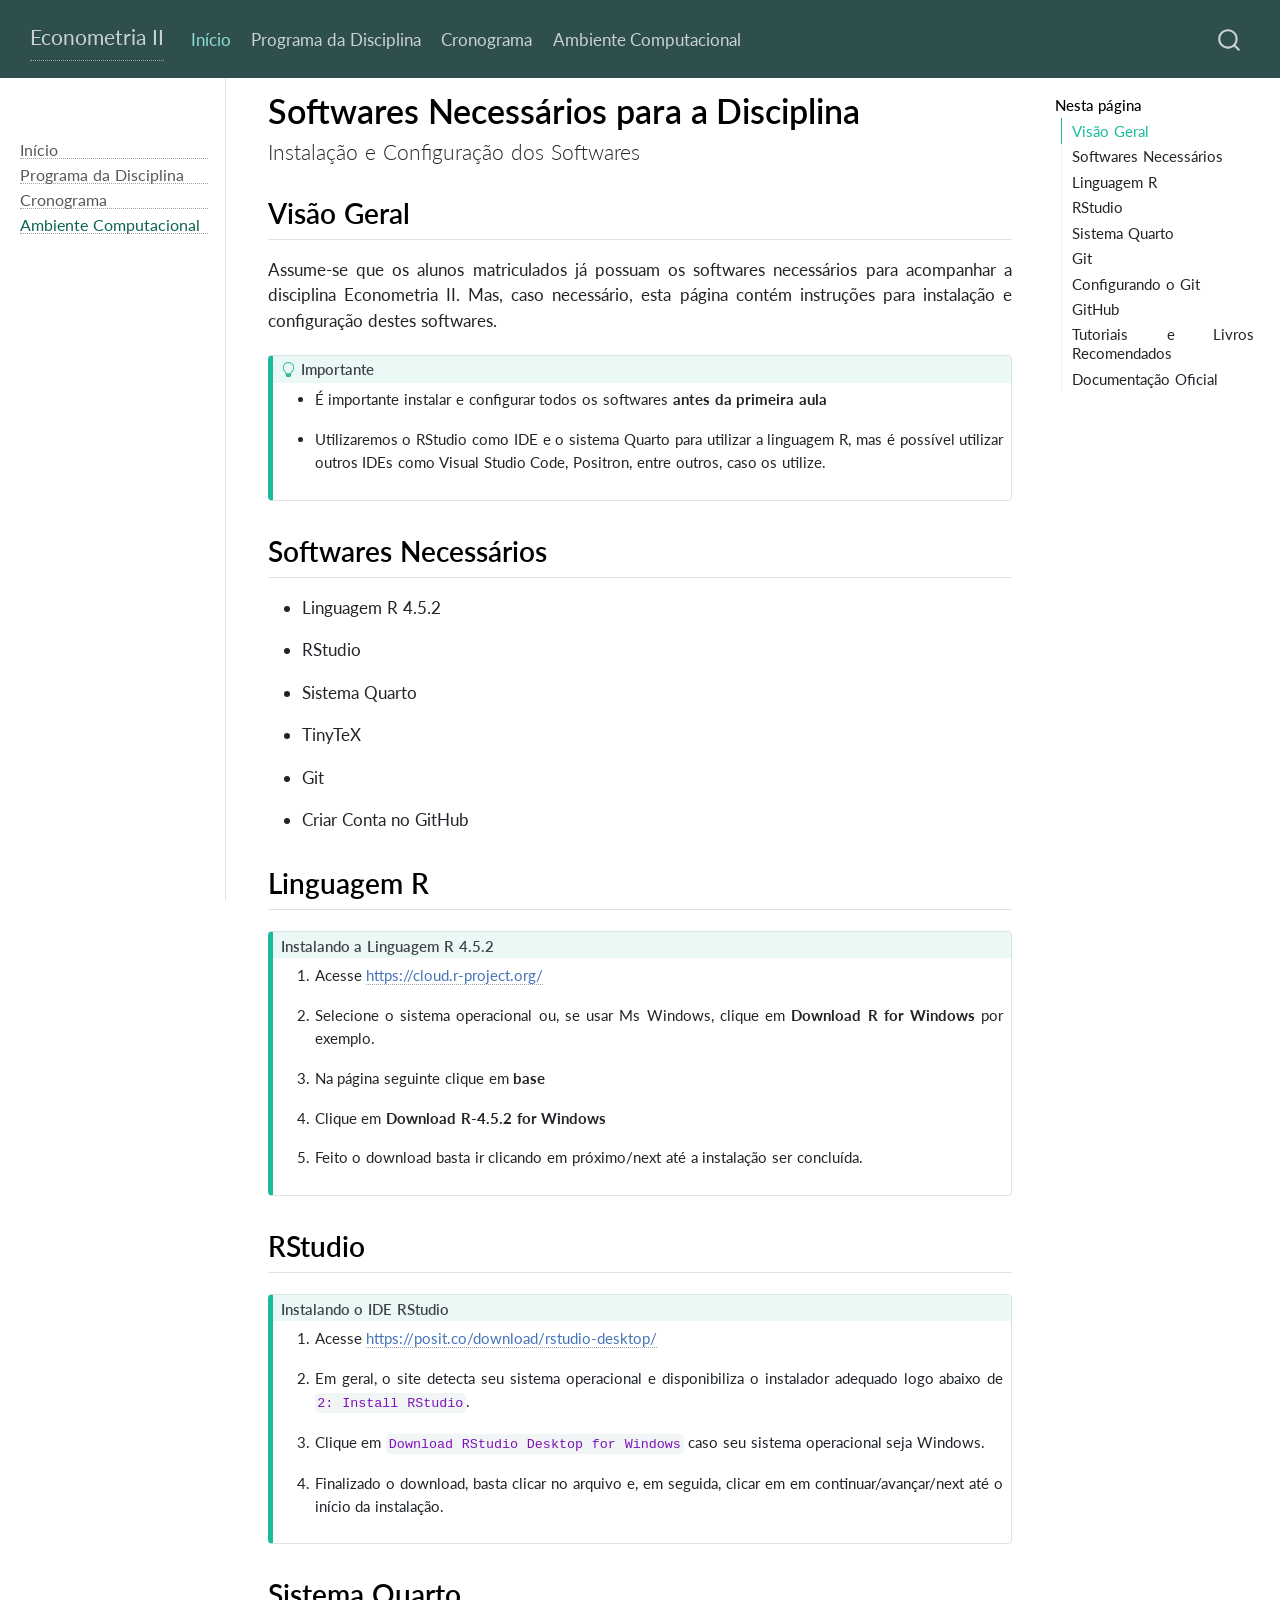
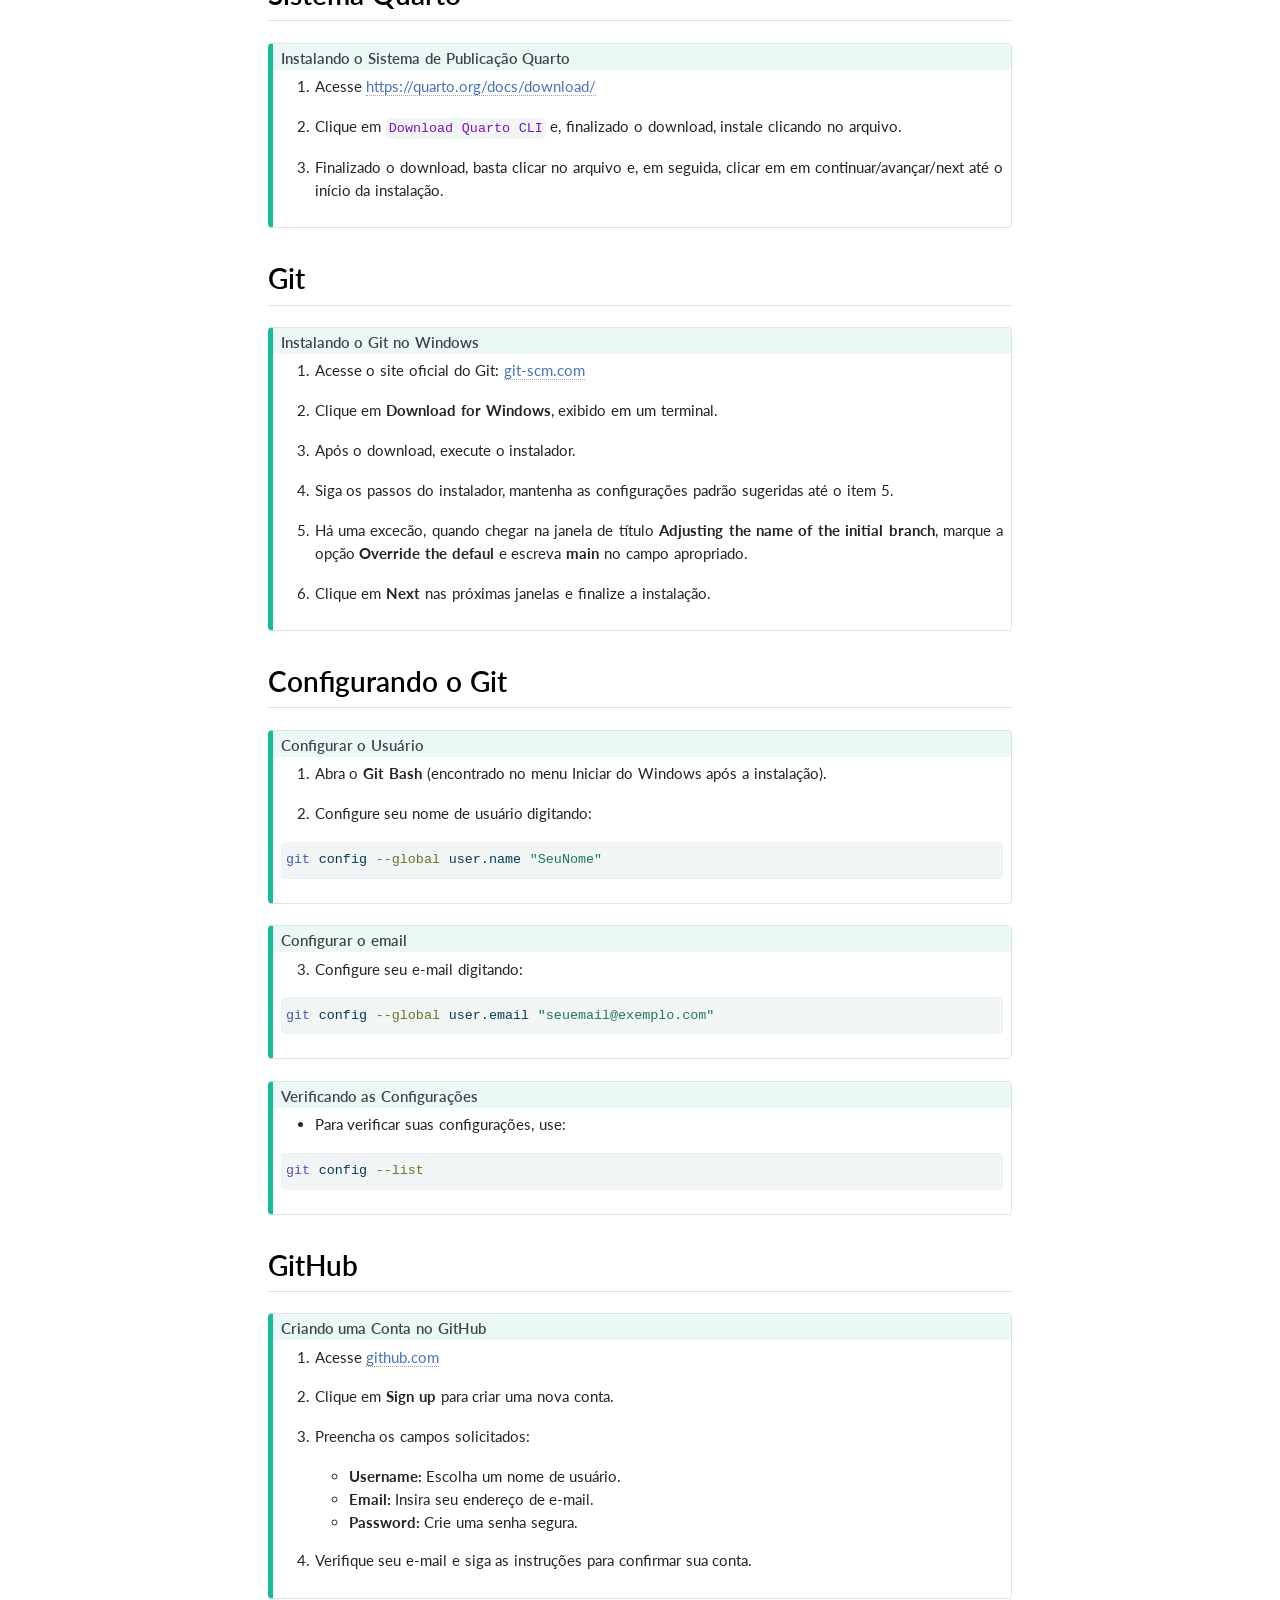
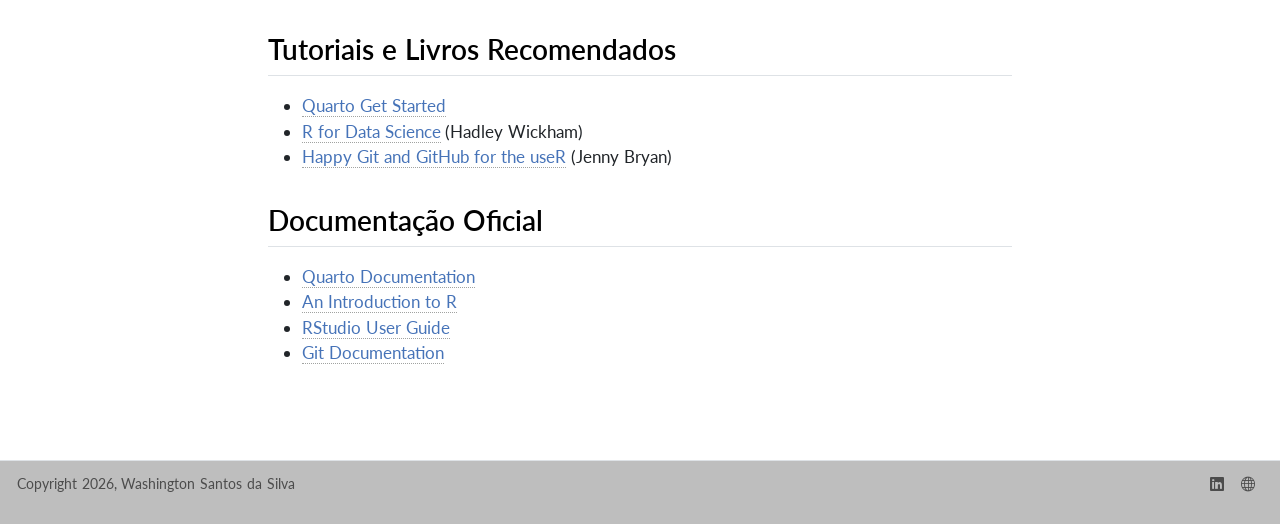
==== commit df6c38d1: "aula 2 inserida" ====
--- a/docs/ambiente.html
+++ b/docs/ambiente.html
@@ -2,13 +2,16 @@
 <html xmlns="http://www.w3.org/1999/xhtml" lang="pt-BR" xml:lang="pt-BR"><head>
 
 <meta charset="utf-8">
-<meta name="generator" content="quarto-1.8.27">
+<meta name="generator" content="quarto-1.9.29">
 
 <meta name="viewport" content="width=device-width, initial-scale=1.0, user-scalable=yes">
 
 
 <title>Softwares Necessários para a Disciplina – Econometria II</title>
 <style>
+/* Default styles provided by pandoc.
+** See https://pandoc.org/MANUAL.html#variables-for-html for config info.
+*/
 code{white-space: pre-wrap;}
 span.smallcaps{font-variant: small-caps;}
 div.columns{display: flex; gap: min(4vw, 1.5em);}
@@ -67,15 +70,14 @@
 <meta name="quarto:offset" content="./">
 <script src="site_libs/quarto-html/quarto.js" type="module"></script>
 <script src="site_libs/quarto-html/tabsets/tabsets.js" type="module"></script>
-<script src="site_libs/quarto-html/axe/axe-check.js" type="module"></script>
 <script src="site_libs/quarto-html/popper.min.js"></script>
 <script src="site_libs/quarto-html/tippy.umd.min.js"></script>
 <script src="site_libs/quarto-html/anchor.min.js"></script>
 <link href="site_libs/quarto-html/tippy.css" rel="stylesheet">
-<link href="site_libs/quarto-html/quarto-syntax-highlighting-ed96de9b727972fe78a7b5d16c58bf87.css" rel="stylesheet" id="quarto-text-highlighting-styles">
+<link href="site_libs/quarto-html/quarto-syntax-highlighting-dfa48a90d809c806c7ea2d5aecd9fc66.css" rel="stylesheet" id="quarto-text-highlighting-styles">
 <script src="site_libs/bootstrap/bootstrap.min.js"></script>
 <link href="site_libs/bootstrap/bootstrap-icons.css" rel="stylesheet">
-<link href="site_libs/bootstrap/bootstrap-797c64cb6ef7fc3eb1bef28524737b9f.min.css" rel="stylesheet" append-hash="true" id="quarto-bootstrap" data-mode="light">
+<link href="site_libs/bootstrap/bootstrap-29c452ea2aaf194cecb342b1e8ba585b.min.css" rel="stylesheet" append-hash="true" id="quarto-bootstrap" data-mode="light">
 <script id="quarto-search-options" type="application/json">{
   "location": "navbar",
   "copy-button": false,
--- a/docs/site_libs/quarto-html/quarto-syntax-highlighting-dfa48a90d809c806c7ea2d5aecd9fc66.css
+++ b/docs/site_libs/quarto-html/quarto-syntax-highlighting-dfa48a90d809c806c7ea2d5aecd9fc66.css
@@ -0,0 +1,236 @@
+/* quarto syntax highlight colors */
+:root {
+  --quarto-hl-ot-color: #003B4F;
+  --quarto-hl-at-color: #657422;
+  --quarto-hl-ss-color: #20794D;
+  --quarto-hl-an-color: #5E5E5E;
+  --quarto-hl-fu-color: #4758AB;
+  --quarto-hl-st-color: #20794D;
+  --quarto-hl-cf-color: #003B4F;
+  --quarto-hl-op-color: #5E5E5E;
+  --quarto-hl-er-color: #AD0000;
+  --quarto-hl-bn-color: #AD0000;
+  --quarto-hl-al-color: #AD0000;
+  --quarto-hl-va-color: #111111;
+  --quarto-hl-bu-color: inherit;
+  --quarto-hl-ex-color: inherit;
+  --quarto-hl-pp-color: #AD0000;
+  --quarto-hl-in-color: #5E5E5E;
+  --quarto-hl-vs-color: #20794D;
+  --quarto-hl-wa-color: #5E5E5E;
+  --quarto-hl-do-color: #5E5E5E;
+  --quarto-hl-im-color: #00769E;
+  --quarto-hl-ch-color: #20794D;
+  --quarto-hl-dt-color: #AD0000;
+  --quarto-hl-fl-color: #AD0000;
+  --quarto-hl-co-color: #5E5E5E;
+  --quarto-hl-cv-color: #5E5E5E;
+  --quarto-hl-cn-color: #8f5902;
+  --quarto-hl-sc-color: #5E5E5E;
+  --quarto-hl-dv-color: #AD0000;
+  --quarto-hl-kw-color: #003B4F;
+}
+
+/* other quarto variables */
+:root {
+  --quarto-font-monospace: SFMono-Regular, Menlo, Monaco, Consolas, "Liberation Mono", "Courier New", monospace;
+}
+
+/* syntax highlight based on Pandoc's rules */
+pre > code.sourceCode > span {
+  color: #003B4F;
+}
+
+code.sourceCode > span {
+  color: #003B4F;
+}
+
+div.sourceCode,
+div.sourceCode pre.sourceCode {
+  color: #003B4F;
+}
+
+/* Normal */
+code span {
+  color: #003B4F;
+}
+
+/* Alert */
+code span.al {
+  color: #AD0000;
+  font-style: inherit;
+}
+
+/* Annotation */
+code span.an {
+  color: #5E5E5E;
+  font-style: inherit;
+}
+
+/* Attribute */
+code span.at {
+  color: #657422;
+  font-style: inherit;
+}
+
+/* BaseN */
+code span.bn {
+  color: #AD0000;
+  font-style: inherit;
+}
+
+/* BuiltIn */
+code span.bu {
+  font-style: inherit;
+}
+
+/* ControlFlow */
+code span.cf {
+  color: #003B4F;
+  font-weight: bold;
+  font-style: inherit;
+}
+
+/* Char */
+code span.ch {
+  color: #20794D;
+  font-style: inherit;
+}
+
+/* Constant */
+code span.cn {
+  color: #8f5902;
+  font-style: inherit;
+}
+
+/* Comment */
+code span.co {
+  color: #5E5E5E;
+  font-style: inherit;
+}
+
+/* CommentVar */
+code span.cv {
+  color: #5E5E5E;
+  font-style: italic;
+}
+
+/* Documentation */
+code span.do {
+  color: #5E5E5E;
+  font-style: italic;
+}
+
+/* DataType */
+code span.dt {
+  color: #AD0000;
+  font-style: inherit;
+}
+
+/* DecVal */
+code span.dv {
+  color: #AD0000;
+  font-style: inherit;
+}
+
+/* Error */
+code span.er {
+  color: #AD0000;
+  font-style: inherit;
+}
+
+/* Extension */
+code span.ex {
+  font-style: inherit;
+}
+
+/* Float */
+code span.fl {
+  color: #AD0000;
+  font-style: inherit;
+}
+
+/* Function */
+code span.fu {
+  color: #4758AB;
+  font-style: inherit;
+}
+
+/* Import */
+code span.im {
+  color: #00769E;
+  font-style: inherit;
+}
+
+/* Information */
+code span.in {
+  color: #5E5E5E;
+  font-style: inherit;
+}
+
+/* Keyword */
+code span.kw {
+  color: #003B4F;
+  font-weight: bold;
+  font-style: inherit;
+}
+
+/* Operator */
+code span.op {
+  color: #5E5E5E;
+  font-style: inherit;
+}
+
+/* Other */
+code span.ot {
+  color: #003B4F;
+  font-style: inherit;
+}
+
+/* Preprocessor */
+code span.pp {
+  color: #AD0000;
+  font-style: inherit;
+}
+
+/* SpecialChar */
+code span.sc {
+  color: #5E5E5E;
+  font-style: inherit;
+}
+
+/* SpecialString */
+code span.ss {
+  color: #20794D;
+  font-style: inherit;
+}
+
+/* String */
+code span.st {
+  color: #20794D;
+  font-style: inherit;
+}
+
+/* Variable */
+code span.va {
+  color: #111111;
+  font-style: inherit;
+}
+
+/* VerbatimString */
+code span.vs {
+  color: #20794D;
+  font-style: inherit;
+}
+
+/* Warning */
+code span.wa {
+  color: #5E5E5E;
+  font-style: italic;
+}
+
+.prevent-inlining {
+  content: "</";
+}
+
+/*# sourceMappingURL=916b8b1f574d6be81b69014f6125e791.css.map */
